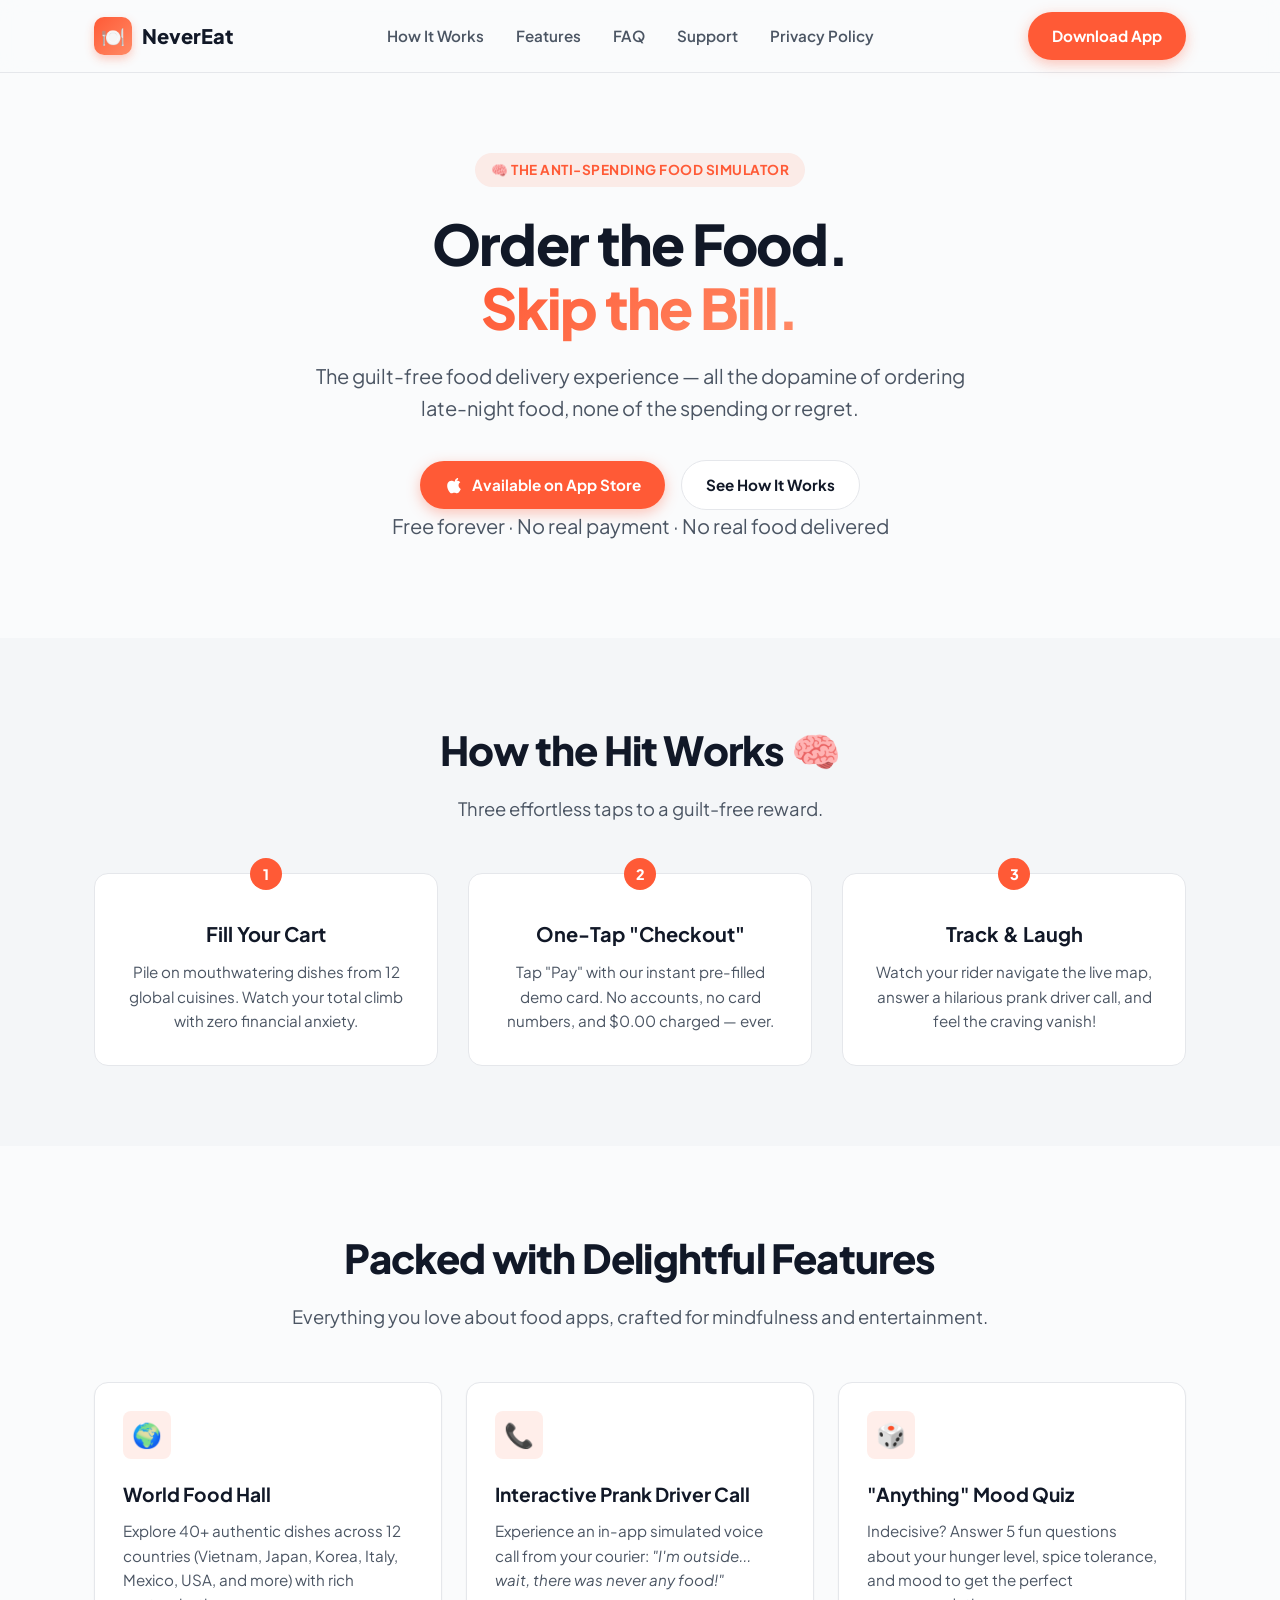
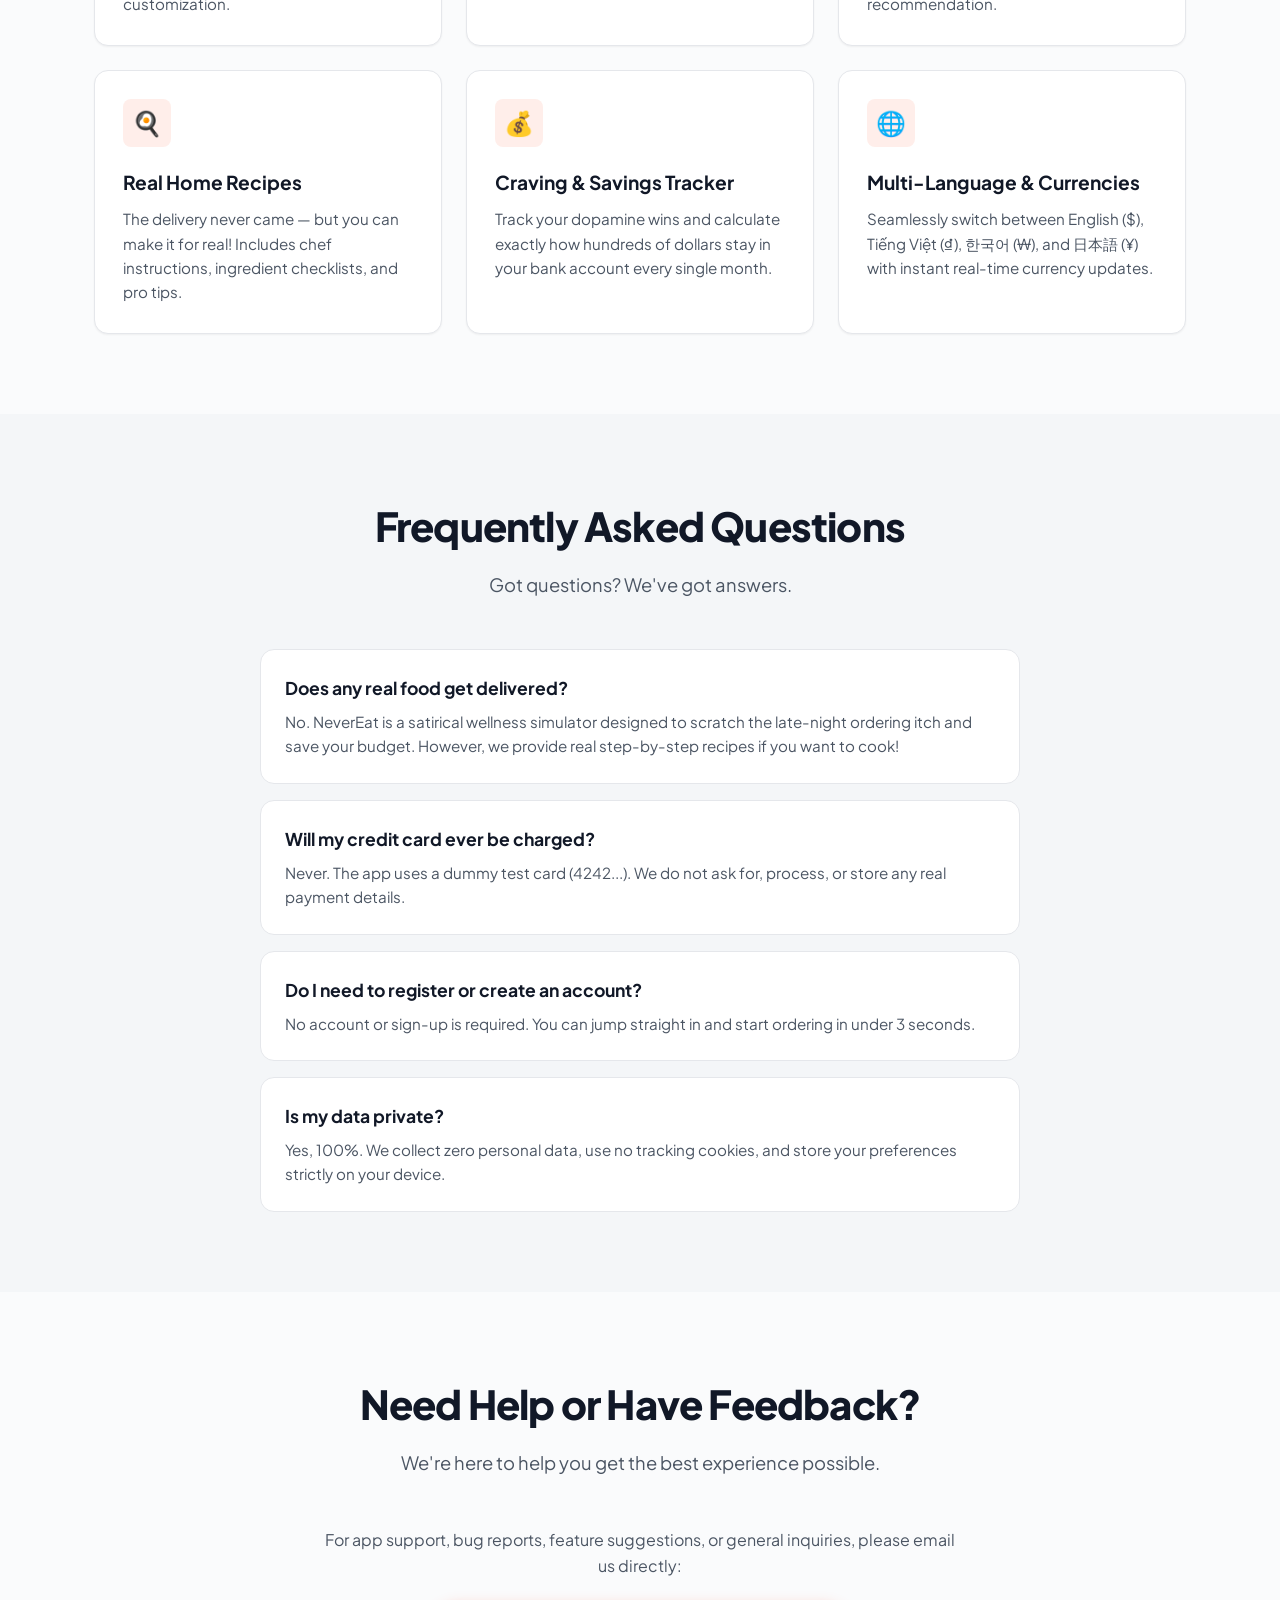
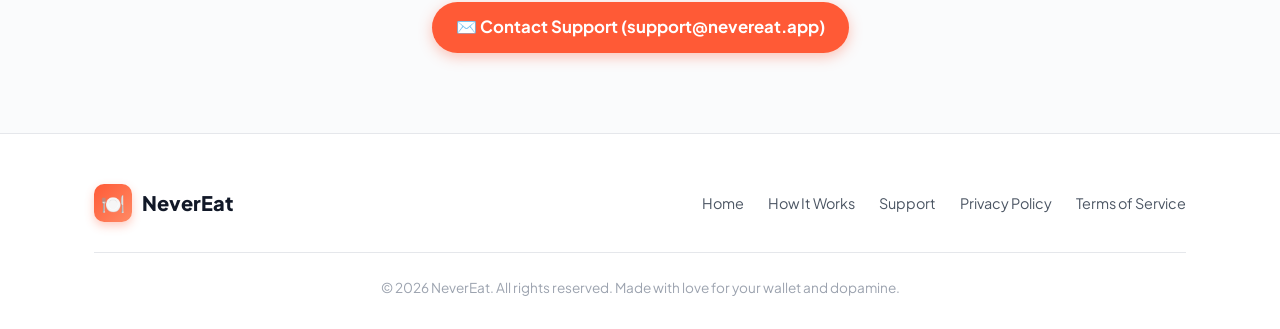
==== docs/index.html @ 3a080132 "Restore docs folder with .nojekyll for GitHub Pages" ====
<!DOCTYPE html>
<html lang="en">
<head>
  <meta charset="UTF-8">
  <meta name="viewport" content="width=device-width, initial-scale=1.0">
  <title>NeverEat — Order the Food. Skip the Bill. Get the Dopamine.</title>
  <meta name="description" content="NeverEat is the world's first guilt-free fake food delivery app. Satisfy late-night cravings, save money, and get real home recipes.">
  <link rel="preconnect" href="https://fonts.googleapis.com">
  <link rel="preconnect" href="https://fonts.gstatic.com" crossorigin>
  <link href="https://fonts.googleapis.com/css2?family=Plus+Jakarta+Sans:wght@400;500;600;700;800&display=swap" rel="stylesheet">
  <link rel="stylesheet" href="style.css">
</head>
<body>

  <!-- Navigation -->
  <header>
    <div class="container nav-wrapper">
      <a href="index.html" class="logo">
        <div class="logo-icon">🍽️</div>
        <span>NeverEat</span>
      </a>
      <ul class="nav-links">
        <li><a href="#how-it-works">How It Works</a></li>
        <li><a href="#features">Features</a></li>
        <li><a href="#faq">FAQ</a></li>
        <li><a href="#support">Support</a></li>
        <li><a href="privacy.html">Privacy Policy</a></li>
      </ul>
      <a href="#download" class="btn-primary">Download App</a>
    </div>
  </header>

  <!-- Hero Section -->
  <section class="hero" id="download">
    <div class="container">
      <div class="badge-tag">🧠 The Anti-Spending Food Simulator</div>
      <h1>Order the Food.<br><span>Skip the Bill.</span></h1>
      <p>The guilt-free food delivery experience — all the dopamine of ordering late-night food, none of the spending or regret.</p>
      
      <div class="hero-cta-group">
        <a href="#" class="btn-primary">
          <svg width="20" height="20" viewBox="0 0 24 24" fill="currentColor"><path d="M18.71 19.5c-.83 1.24-1.71 2.45-3.05 2.47-1.34.03-1.77-.79-3.29-.79-1.53 0-2 .77-3.27.82-1.31.05-2.3-1.32-3.14-2.53C4.25 17 2.94 12.45 4.7 9.39c.87-1.52 2.43-2.48 4.12-2.51 1.28-.02 2.5.87 3.29.87.78 0 2.26-1.07 3.81-.91.65.03 2.47.26 3.64 1.98-.09.06-2.17 1.28-2.15 3.81.03 3.02 2.65 4.03 2.68 4.04-.03.07-.42 1.44-1.38 2.83M15.97 6.37c.62-.75 1.04-1.8 1.01-2.87-.96.04-2.13.64-2.79 1.41-.58.68-1.1 1.74-1.04 2.8.07.01 1.15.08 2.82-1.34z"/></svg>
          Available on App Store
        </a>
        <a href="#how-it-works" class="btn-secondary">See How It Works</a>
      </div>
      <p class="hero-disclaimer">Free forever · No real payment · No real food delivered</p>
    </div>
  </section>

  <!-- How It Works Section -->
  <section class="section" id="how-it-works" style="background-color: var(--bg-card-subtle);">
    <div class="container">
      <div class="section-title">
        <h2>How the Hit Works 🧠</h2>
        <p>Three effortless taps to a guilt-free reward.</p>
      </div>

      <div class="steps-grid">
        <div class="step-card">
          <div class="step-num">1</div>
          <h3>Fill Your Cart</h3>
          <p>Pile on mouthwatering dishes from 12 global cuisines. Watch your total climb with zero financial anxiety.</p>
        </div>

        <div class="step-card">
          <div class="step-num">2</div>
          <h3>One-Tap "Checkout"</h3>
          <p>Tap "Pay" with our instant pre-filled demo card. No accounts, no card numbers, and $0.00 charged — ever.</p>
        </div>

        <div class="step-card">
          <div class="step-num">3</div>
          <h3>Track & Laugh</h3>
          <p>Watch your rider navigate the live map, answer a hilarious prank driver call, and feel the craving vanish!</p>
        </div>
      </div>
    </div>
  </section>

  <!-- Key Features Grid -->
  <section class="section" id="features">
    <div class="container">
      <div class="section-title">
        <h2>Packed with Delightful Features</h2>
        <p>Everything you love about food apps, crafted for mindfulness and entertainment.</p>
      </div>

      <div class="feature-cards-grid">
        <div class="card">
          <div class="card-icon">🌍</div>
          <h3>World Food Hall</h3>
          <p>Explore 40+ authentic dishes across 12 countries (Vietnam, Japan, Korea, Italy, Mexico, USA, and more) with rich customization.</p>
        </div>

        <div class="card">
          <div class="card-icon">📞</div>
          <h3>Interactive Prank Driver Call</h3>
          <p>Experience an in-app simulated voice call from your courier: <i>"I'm outside... wait, there was never any food!"</i></p>
        </div>

        <div class="card">
          <div class="card-icon">🎲</div>
          <h3>"Anything" Mood Quiz</h3>
          <p>Indecisive? Answer 5 fun questions about your hunger level, spice tolerance, and mood to get the perfect recommendation.</p>
        </div>

        <div class="card">
          <div class="card-icon">🍳</div>
          <h3>Real Home Recipes</h3>
          <p>The delivery never came — but you can make it for real! Includes chef instructions, ingredient checklists, and pro tips.</p>
        </div>

        <div class="card">
          <div class="card-icon">💰</div>
          <h3>Craving & Savings Tracker</h3>
          <p>Track your dopamine wins and calculate exactly how hundreds of dollars stay in your bank account every single month.</p>
        </div>

        <div class="card">
          <div class="card-icon">🌐</div>
          <h3>Multi-Language & Currencies</h3>
          <p>Seamlessly switch between English ($), Tiếng Việt (₫), 한국어 (₩), and 日本語 (¥) with instant real-time currency updates.</p>
        </div>
      </div>
    </div>
  </section>

  <!-- FAQ Section -->
  <section class="section" id="faq" style="background-color: var(--bg-card-subtle);">
    <div class="container">
      <div class="section-title">
        <h2>Frequently Asked Questions</h2>
        <p>Got questions? We've got answers.</p>
      </div>

      <div class="faq-grid">
        <div class="faq-item">
          <h4>Does any real food get delivered?</h4>
          <p>No. NeverEat is a satirical wellness simulator designed to scratch the late-night ordering itch and save your budget. However, we provide real step-by-step recipes if you want to cook!</p>
        </div>

        <div class="faq-item">
          <h4>Will my credit card ever be charged?</h4>
          <p>Never. The app uses a dummy test card (4242...). We do not ask for, process, or store any real payment details.</p>
        </div>

        <div class="faq-item">
          <h4>Do I need to register or create an account?</h4>
          <p>No account or sign-up is required. You can jump straight in and start ordering in under 3 seconds.</p>
        </div>

        <div class="faq-item">
          <h4>Is my data private?</h4>
          <p>Yes, 100%. We collect zero personal data, use no tracking cookies, and store your preferences strictly on your device.</p>
        </div>
      </div>
    </div>
  </section>

  <!-- Support Section -->
  <section class="section" id="support">
    <div class="container" style="text-align: center; max-width: 680px;">
      <div class="section-title">
        <h2>Need Help or Have Feedback?</h2>
        <p>We're here to help you get the best experience possible.</p>
      </div>
      <p style="color: var(--text-secondary); margin-bottom: 24px;">
        For app support, bug reports, feature suggestions, or general inquiries, please email us directly:
      </p>
      <a href="mailto:support@nevereat.app" class="btn-primary" style="font-size: 1.05rem;">
        ✉️ Contact Support (support@nevereat.app)
      </a>
    </div>
  </section>

  <!-- Footer -->
  <footer>
    <div class="container">
      <div class="footer-grid">
        <div class="logo">
          <div class="logo-icon">🍽️</div>
          <span>NeverEat</span>
        </div>
        <ul class="footer-links">
          <li><a href="index.html">Home</a></li>
          <li><a href="#how-it-works">How It Works</a></li>
          <li><a href="#support">Support</a></li>
          <li><a href="privacy.html">Privacy Policy</a></li>
          <li><a href="terms.html">Terms of Service</a></li>
        </ul>
      </div>
      <div class="copyright">
        &copy; 2026 NeverEat. All rights reserved. Made with love for your wallet and dopamine.
      </div>
    </div>
  </footer>

</body>
</html>
---- docs/style.css ----
:root {
  --primary: #FF5A36;
  --primary-hover: #E04826;
  --primary-light: rgba(255, 90, 54, 0.1);
  --secondary: #2EC4B6;
  --bg-main: #FAFBFC;
  --bg-card: #FFFFFF;
  --bg-card-subtle: #F4F6F8;
  --text-primary: #111827;
  --text-secondary: #4B5563;
  --text-muted: #9CA3AF;
  --border: #E5E7EB;
  --shadow-sm: 0 1px 2px 0 rgba(0, 0, 0, 0.05);
  --shadow-md: 0 4px 6px -1px rgba(0, 0, 0, 0.08), 0 2px 4px -1px rgba(0, 0, 0, 0.04);
  --shadow-lg: 0 10px 25px -3px rgba(0, 0, 0, 0.08), 0 4px 6px -2px rgba(0, 0, 0, 0.03);
  --shadow-xl: 0 20px 30px -10px rgba(255, 90, 54, 0.15);
  --radius-sm: 8px;
  --radius-md: 14px;
  --radius-lg: 24px;
  --radius-full: 9999px;
  --font-sans: 'Plus Jakarta Sans', -apple-system, BlinkMacSystemFont, 'Segoe UI', Roboto, Helvetica, Arial, sans-serif;
}

* {
  margin: 0;
  padding: 0;
  box-sizing: border-box;
}

body {
  font-family: var(--font-sans);
  background-color: var(--bg-main);
  color: var(--text-primary);
  line-height: 1.6;
  -webkit-font-smoothing: antialiased;
}

a {
  color: inherit;
  text-decoration: none;
}

.container {
  width: 100%;
  max-width: 1140px;
  margin: 0 auto;
  padding: 0 24px;
}

/* Header & Nav */
header {
  position: sticky;
  top: 0;
  z-index: 50;
  background: rgba(250, 251, 252, 0.85);
  backdrop-filter: blur(12px);
  -webkit-backdrop-filter: blur(12px);
  border-bottom: 1px solid var(--border);
}

.nav-wrapper {
  display: flex;
  align-items: center;
  justify-content: space-between;
  height: 72px;
}

.logo {
  display: flex;
  align-items: center;
  gap: 10px;
  font-weight: 800;
  font-size: 1.25rem;
  color: var(--text-primary);
}

.logo-icon {
  width: 38px;
  height: 38px;
  background: linear-gradient(135deg, var(--primary), #FF8A65);
  border-radius: 10px;
  display: flex;
  align-items: center;
  justify-content: center;
  color: white;
  font-size: 1.2rem;
  box-shadow: 0 4px 10px rgba(255, 90, 54, 0.3);
}

.nav-links {
  display: flex;
  align-items: center;
  gap: 32px;
  list-style: none;
}

.nav-links a {
  font-size: 0.95rem;
  font-weight: 600;
  color: var(--text-secondary);
  transition: color 0.2s ease;
}

.nav-links a:hover {
  color: var(--primary);
}

.btn-primary {
  display: inline-flex;
  align-items: center;
  justify-content: center;
  gap: 8px;
  background: var(--primary);
  color: white;
  font-weight: 700;
  font-size: 0.95rem;
  padding: 12px 24px;
  border-radius: var(--radius-full);
  transition: all 0.25s ease;
  border: none;
  cursor: pointer;
  box-shadow: 0 4px 14px rgba(255, 90, 54, 0.35);
}

.btn-primary:hover {
  background: var(--primary-hover);
  transform: translateY(-2px);
  box-shadow: 0 6px 20px rgba(255, 90, 54, 0.45);
}

.btn-secondary {
  display: inline-flex;
  align-items: center;
  justify-content: center;
  gap: 8px;
  background: var(--bg-card);
  color: var(--text-primary);
  font-weight: 700;
  font-size: 0.95rem;
  padding: 12px 24px;
  border-radius: var(--radius-full);
  border: 1px solid var(--border);
  transition: all 0.25s ease;
}

.btn-secondary:hover {
  background: var(--bg-card-subtle);
  border-color: var(--text-muted);
}

/* Hero Section */
.hero {
  padding: 80px 0 60px;
  text-align: center;
}

.badge-tag {
  display: inline-flex;
  align-items: center;
  gap: 6px;
  background: var(--primary-light);
  color: var(--primary);
  font-weight: 700;
  font-size: 0.85rem;
  padding: 6px 16px;
  border-radius: var(--radius-full);
  margin-bottom: 24px;
  letter-spacing: 0.5px;
  text-transform: uppercase;
}

.hero h1 {
  font-size: 3.5rem;
  font-weight: 800;
  line-height: 1.15;
  letter-spacing: -0.03em;
  margin-bottom: 20px;
  color: var(--text-primary);
}

.hero h1 span {
  color: var(--primary);
  background: linear-gradient(135deg, var(--primary) 0%, #FF8A65 100%);
  -webkit-background-clip: text;
  -webkit-text-fill-color: transparent;
}

.hero p {
  font-size: 1.25rem;
  color: var(--text-secondary);
  max-width: 680px;
  margin: 0 auto 36px;
}

.hero-cta-group {
  display: flex;
  justify-content: center;
  align-items: center;
  gap: 16px;
  flex-wrap: wrap;
}

.hero-disclaimer {
  font-size: 0.85rem;
  color: var(--text-muted);
  margin-top: 18px;
}

/* Feature Cards Grid */
.feature-cards-grid {
  display: grid;
  grid-template-columns: repeat(auto-fit, minmax(280px, 1fr));
  gap: 24px;
  margin-top: 40px;
}

.card {
  background: var(--bg-card);
  border: 1px solid var(--border);
  border-radius: var(--radius-md);
  padding: 28px;
  transition: all 0.3s ease;
  box-shadow: var(--shadow-sm);
}

.card:hover {
  transform: translateY(-4px);
  box-shadow: var(--shadow-lg);
  border-color: rgba(255, 90, 54, 0.3);
}

.card-icon {
  width: 48px;
  height: 48px;
  border-radius: var(--radius-sm);
  background: var(--primary-light);
  color: var(--primary);
  display: flex;
  align-items: center;
  justify-content: center;
  font-size: 1.5rem;
  margin-bottom: 20px;
}

.card h3 {
  font-size: 1.2rem;
  font-weight: 700;
  margin-bottom: 10px;
}

.card p {
  color: var(--text-secondary);
  font-size: 0.95rem;
  line-height: 1.6;
}

/* How it works */
.section {
  padding: 80px 0;
}

.section-title {
  text-align: center;
  margin-bottom: 50px;
}

.section-title h2 {
  font-size: 2.5rem;
  font-weight: 800;
  letter-spacing: -0.02em;
  margin-bottom: 12px;
}

.section-title p {
  font-size: 1.15rem;
  color: var(--text-secondary);
}

.steps-grid {
  display: grid;
  grid-template-columns: repeat(3, 1fr);
  gap: 30px;
}

.step-card {
  position: relative;
  background: var(--bg-card);
  border: 1px solid var(--border);
  border-radius: var(--radius-md);
  padding: 32px 24px;
  text-align: center;
}

.step-num {
  position: absolute;
  top: -16px;
  left: 50%;
  transform: translateX(-50%);
  width: 32px;
  height: 32px;
  background: var(--primary);
  color: white;
  border-radius: 50%;
  font-weight: 800;
  display: flex;
  align-items: center;
  justify-content: center;
  font-size: 0.9rem;
}

.step-card h3 {
  margin-top: 12px;
  margin-bottom: 10px;
  font-size: 1.25rem;
}

.step-card p {
  color: var(--text-secondary);
  font-size: 0.95rem;
}

/* FAQ */
.faq-grid {
  max-width: 760px;
  margin: 0 auto;
  display: flex;
  flex-direction: column;
  gap: 16px;
}

.faq-item {
  background: var(--bg-card);
  border: 1px solid var(--border);
  border-radius: var(--radius-md);
  padding: 24px;
}

.faq-item h4 {
  font-size: 1.1rem;
  font-weight: 700;
  margin-bottom: 8px;
}

.faq-item p {
  color: var(--text-secondary);
  font-size: 0.95rem;
}

/* Legal / Privacy policy container */
.legal-wrapper {
  max-width: 820px;
  margin: 40px auto 80px;
  background: var(--bg-card);
  border: 1px solid var(--border);
  border-radius: var(--radius-lg);
  padding: 48px;
  box-shadow: var(--shadow-sm);
}

.legal-wrapper h1 {
  font-size: 2.4rem;
  font-weight: 800;
  margin-bottom: 8px;
}

.legal-meta {
  color: var(--text-muted);
  font-size: 0.9rem;
  margin-bottom: 36px;
  padding-bottom: 20px;
  border-bottom: 1px solid var(--border);
}

.legal-section {
  margin-bottom: 32px;
}

.legal-section h2 {
  font-size: 1.35rem;
  font-weight: 700;
  margin-bottom: 12px;
  color: var(--text-primary);
}

.legal-section p, .legal-section ul {
  color: var(--text-secondary);
  font-size: 1rem;
  line-height: 1.7;
  margin-bottom: 12px;
}

.legal-section ul {
  padding-left: 24px;
}

.legal-highlight {
  background: var(--primary-light);
  border-left: 4px solid var(--primary);
  padding: 16px 20px;
  border-radius: 4px var(--radius-sm) var(--radius-sm) 4px;
  margin: 16px 0;
  color: var(--text-primary);
  font-size: 0.95rem;
}

/* Footer */
footer {
  border-top: 1px solid var(--border);
  background: var(--bg-card);
  padding: 50px 0 30px;
}

.footer-grid {
  display: flex;
  justify-content: space-between;
  align-items: center;
  flex-wrap: wrap;
  gap: 20px;
  margin-bottom: 30px;
}

.footer-links {
  display: flex;
  gap: 24px;
  list-style: none;
}

.footer-links a {
  font-size: 0.9rem;
  color: var(--text-secondary);
}

.footer-links a:hover {
  color: var(--primary);
}

.copyright {
  text-align: center;
  font-size: 0.85rem;
  color: var(--text-muted);
  border-top: 1px solid var(--border);
  padding-top: 24px;
}

/* Responsive */
@media (max-width: 768px) {
  .hero h1 {
    font-size: 2.4rem;
  }
  .hero p {
    font-size: 1.05rem;
  }
  .steps-grid {
    grid-template-columns: 1fr;
  }
  .legal-wrapper {
    padding: 24px;
  }
  .nav-links {
    display: none;
  }
}
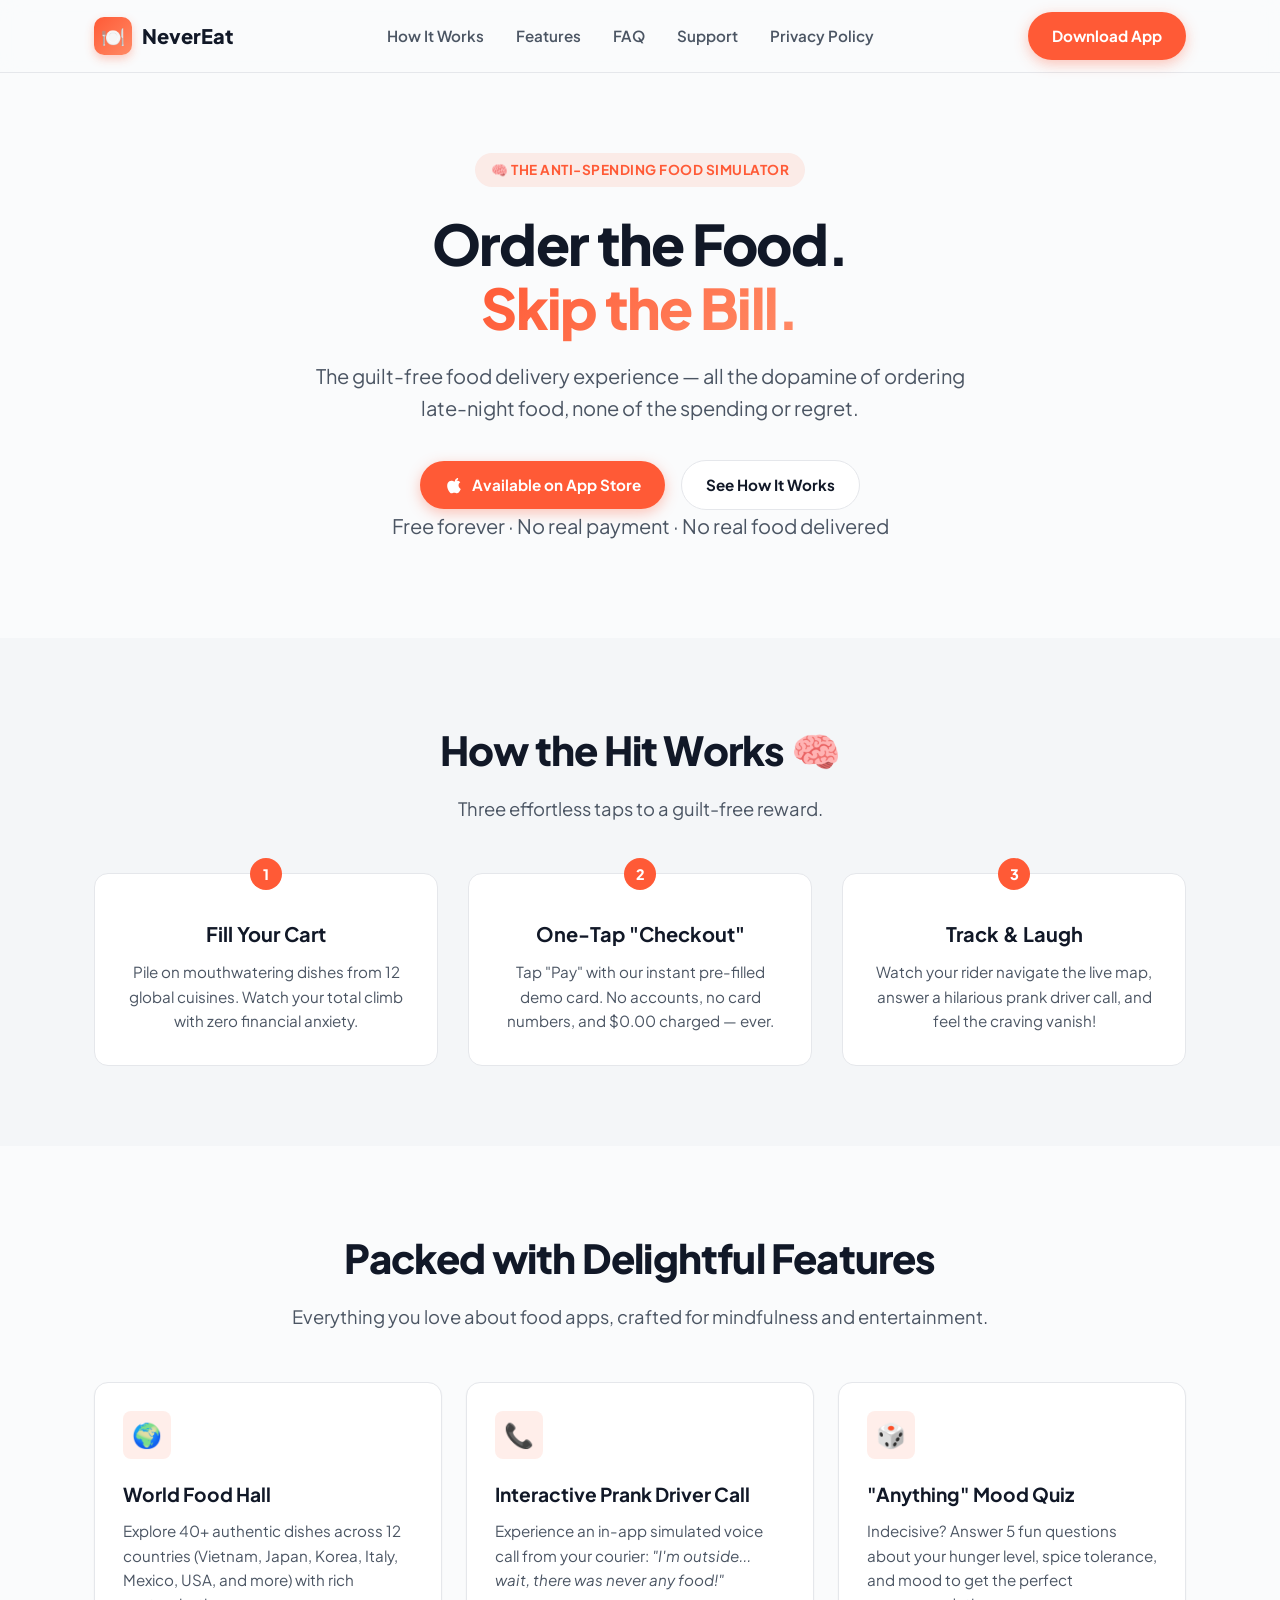
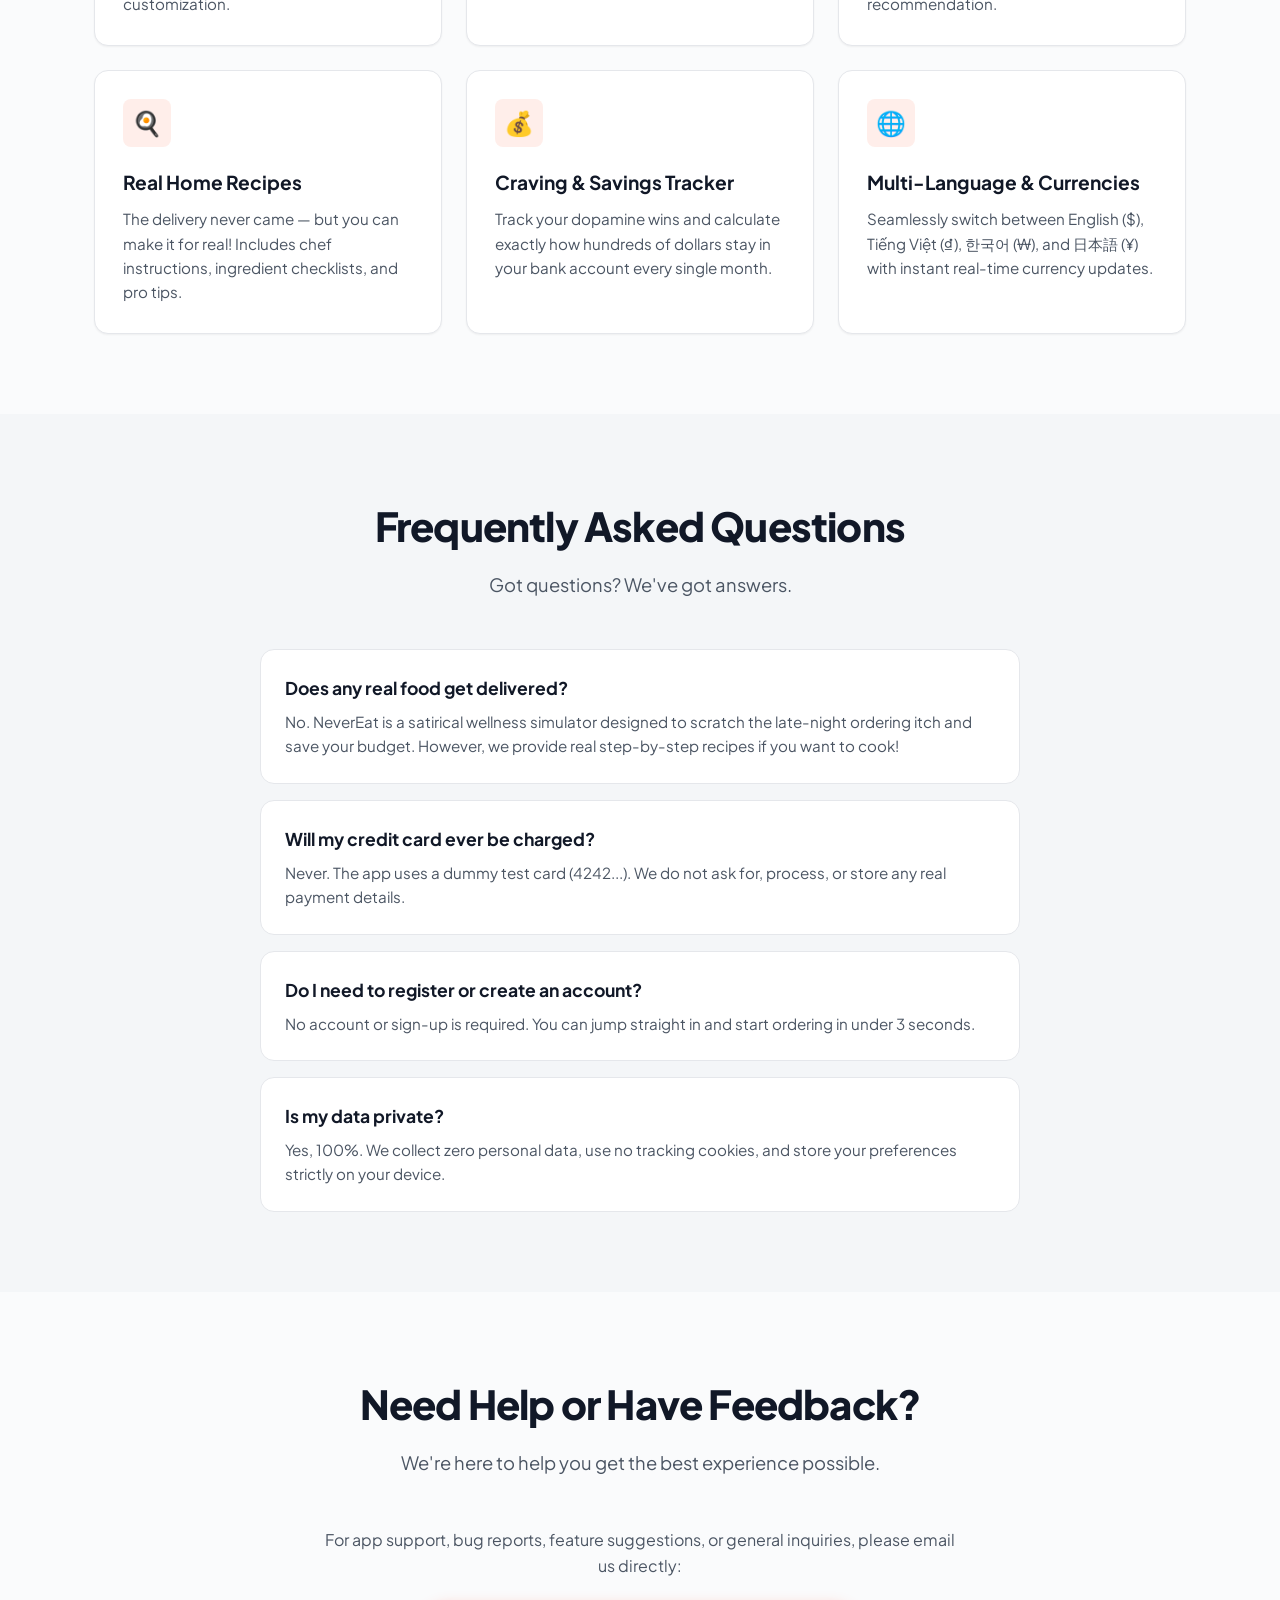
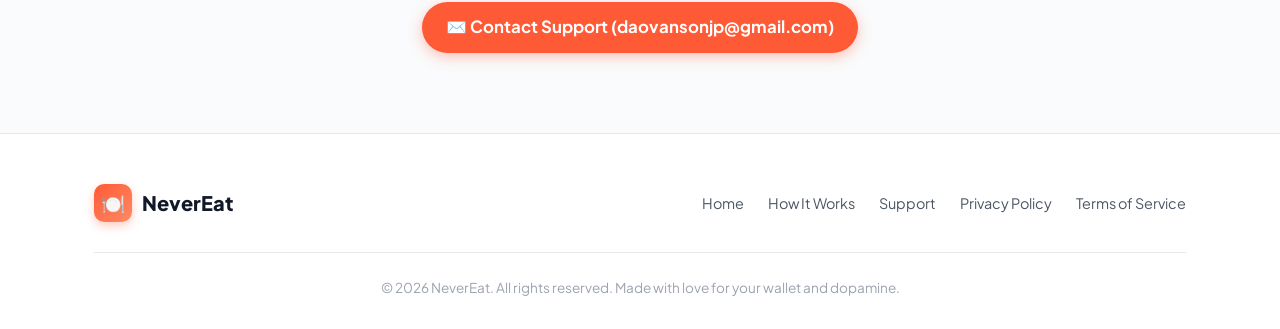
==== commit 94a14288: "Update contact email and website URL for NeverEat" ====
--- a/docs/index.html
+++ b/docs/index.html
@@ -168,8 +168,8 @@
       <p style="color: var(--text-secondary); margin-bottom: 24px;">
         For app support, bug reports, feature suggestions, or general inquiries, please email us directly:
       </p>
-      <a href="mailto:support@nevereat.app" class="btn-primary" style="font-size: 1.05rem;">
-        ✉️ Contact Support (support@nevereat.app)
+      <a href="mailto:daovansonjp@gmail.com" class="btn-primary" style="font-size: 1.05rem;">
+        ✉️ Contact Support (daovansonjp@gmail.com)
       </a>
     </div>
   </section>
